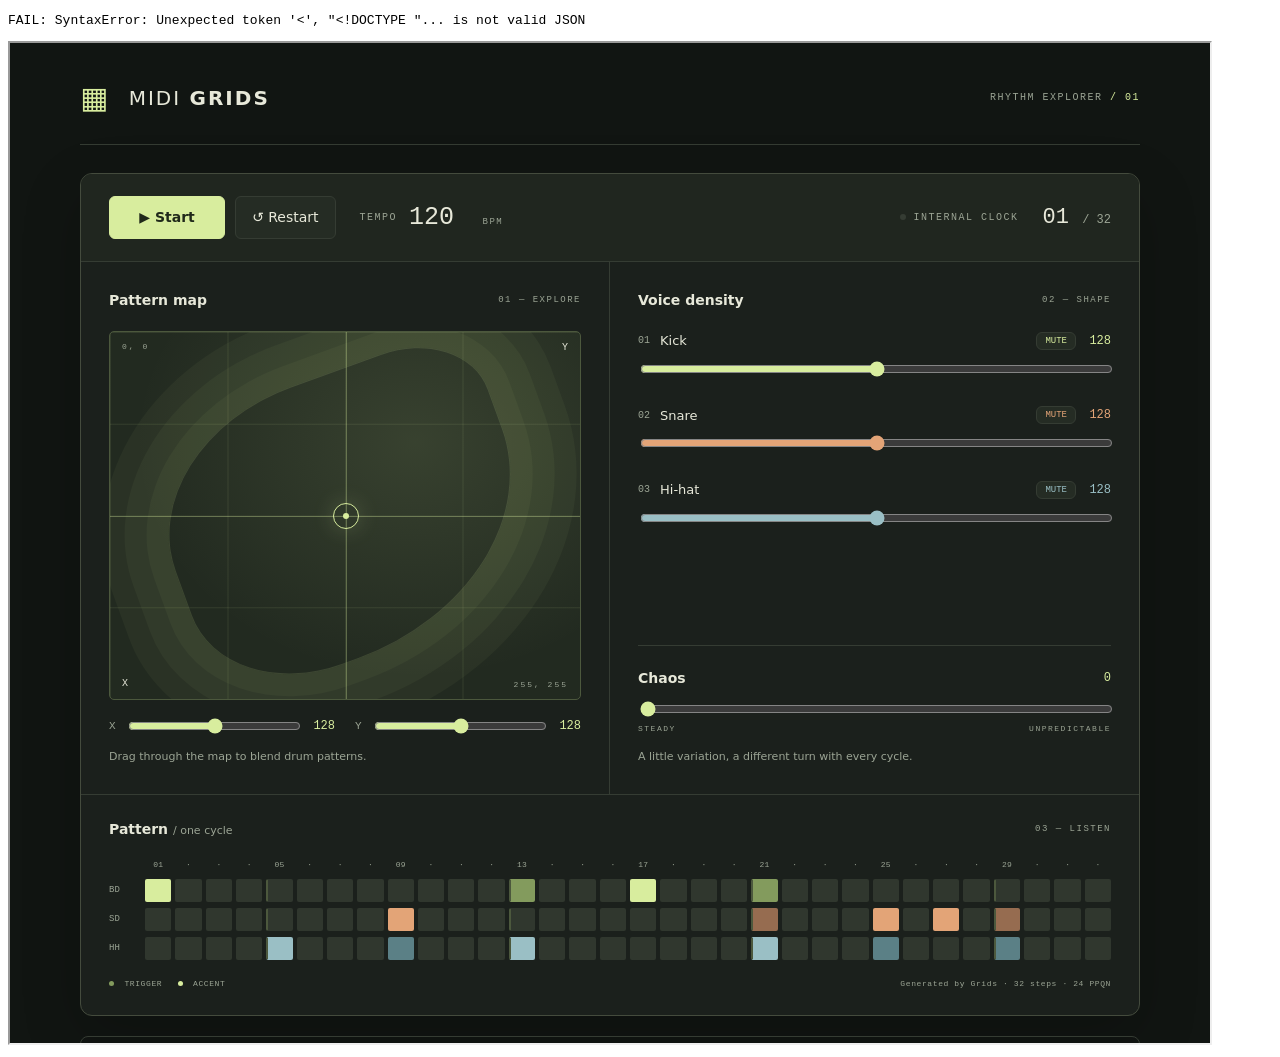
==== tests/web_test.html @ 7e68fda9 "Add shared browser instrument, stable knob controls, and halftone themes" ====
<!doctype html><html><head><title>Browser checks</title></head><body><pre id="result">RUNNING</pre><iframe id="app" src="/web/" width="1200" height="1000"></iframe><script type="module">
import {loadEngine} from '/web/engine.js';
import {MidiInputParser} from '/web/midi.js';
const result=document.getElementById('result');
const assert=(condition,message)=>{if(!condition)throw new Error(message);};
const wait=ms=>new Promise(resolve=>setTimeout(resolve,ms));
try {
 const fixtures=await (await fetch('/native-fixtures.json')).json();
 for(const [index,test] of fixtures.entries()){
  const e=await loadEngine();e.web_set(...test.params);e.web_division(test.division);
  if(test.external)e.web_receive(0xfa,0);else e.web_start();
  for(let n=0;n<test.events.length;n++){
   for(let s=0;s<32;s++)e.web_preview(s); // Must not advance RNG, phase or pattern.
   assert(e.web_tick()===test.events[n],`Native/WASM mismatch: case ${index}, tick ${n}`);
  }
  assert(e.web_receive(0xfc,100)===0xfc&&!e.web_running(),'Stop failed');
  assert(e.web_tick()===0,'Stopped engine emitted event');
  assert(e.web_receive(0xfb,110)===0xfb&&e.web_running(),'Continue failed');
  assert(!e.web_timeout(2109,20833),'Early timeout');
  assert(e.web_timeout(2110,20833)&&!e.web_source()&&e.web_running(),'Clock fallback failed');
 }
 const frame=document.getElementById('app');
 for(let i=0;i<100&&frame.contentDocument.getElementById('play')?.disabled;i++)await wait(50);
 const win=frame.contentWindow,doc=frame.contentDocument;
 assert(!doc.getElementById('play').disabled,'Frontend failed to load');
 assert(doc.querySelectorAll('.step').length===96,'Missing pattern cells');
 const slider=doc.getElementById('kick');slider.value=255;slider.dispatchEvent(new win.Event('input'));
 assert(doc.querySelector('output[for="kick"]').value==='255','Density control failed');
 doc.getElementById('play').click();
 for(let i=0;i<100&&!doc.getElementById('play').classList.contains('playing');i++)await wait(50);
 assert(doc.getElementById('play').classList.contains('playing'),`Audio start failed: ${doc.getElementById('status').textContent}`);
 await wait(300);assert(doc.querySelector('.current'),'No playhead');
 doc.getElementById('mute-0').click();assert(doc.getElementById('mute-0').getAttribute('aria-pressed')==='true','Mute failed');
 doc.getElementById('play').click();assert(!doc.getElementById('play').classList.contains('playing'),'Stop UI failed');
 doc.getElementById('reset').click();assert(doc.getElementById('position').textContent.includes('01'),'Restart failed');
 doc.getElementById('mute-0').click();
 const sent=[];const port={id:'test-output',name:'Test output',state:'connected',send:(bytes,time)=>sent.push({bytes,time}),clear:()=>{}};
 const input={id:'test-input',name:'Test input',state:'connected'};
 Object.defineProperty(win.navigator,'requestMIDIAccess',{configurable:true,value:async()=>({inputs:new Map([[input.id,input]]),outputs:new Map([[port.id,port]])})});
 doc.getElementById('midi-connect').click();await wait(150);
 const select=doc.getElementById('midi-output');select.value=port.id;select.dispatchEvent(new win.Event('change'));
 const inputSelect=doc.getElementById('midi-input');inputSelect.value=input.id;inputSelect.dispatchEvent(new win.Event('change'));
 input.onmidimessage({data:[0xfa]});input.onmidimessage({data:[0xf8]});
 assert(doc.getElementById('play').classList.contains('playing'),'External start failed');
 assert(sent.some(m=>m.bytes[0]===0xfa)&&sent.some(m=>m.bytes[0]===0xf8),'MIDI realtime forwarding failed');
 assert(sent.some(m=>m.bytes.length===3&&m.bytes[0]===0x90&&m.bytes[2]>0),'MIDI notes failed');
 input.onmidimessage({data:[0xfc]});assert(!doc.getElementById('play').classList.contains('playing'),'External stop failed');
 // Parse real channel messages without leaking SysEx or note data into controls.
 const controls=[],realtime=[];
 const parser=new MidiInputParser((...cc)=>controls.push(cc),b=>realtime.push(b));
 parser.receive([0xb0,20,0xf8,100,21,101,0xf0,20,127,0xf8,0xf7,22,127,0x90,23,127,0xc0,12,0xb0,24,102]);
 assert(JSON.stringify(controls)===JSON.stringify([[0xb0,20,100],[0xb0,21,101],[0xb0,24,102]]),'CC parser/running-status/SysEx filtering failed');
 assert(realtime.length===2,'Interleaved realtime lost');
 const controlFixture=await (await fetch('/control-fixtures.json')).json();
 const controlIds=['x','y','kick','snare','hat','chaos','bpm','division'];
 const beforeCC=sent.length;
 for(const message of controlFixture.messages)input.onmidimessage({data:message});
 for(let i=0;i<controlIds.length;i++) assert(Number(doc.getElementById(controlIds[i]).value)===controlFixture.values[i],`Hardware CC did not update ${controlIds[i]} at full resolution`);
 assert(doc.querySelector('output[for="x"]').value==='1','CC numeric output stale');
 assert(Number.parseFloat(doc.getElementById('crosshair').style.left)<1,'CC map position stale');
 assert(sent.length===beforeCC,'Incoming CC was echoed');
 input.onmidimessage({data:[0xb1,20,127,0xb0,7,127]});
 assert(doc.getElementById('x').value==='1','Unrelated channel or controller changed controls');
 // A fresh page in screen mode must work without constructing an AudioContext.
 const screen=document.createElement('iframe');screen.src='/web/';document.body.append(screen);
 await new Promise(resolve=>screen.onload=resolve);
 const screenWin=screen.contentWindow,screenDoc=screen.contentDocument;
 for(let i=0;i<100&&screenDoc.getElementById('play').disabled;i++)await wait(50);
 assert(!screenDoc.getElementById('play').disabled,'Screen frontend failed to initialize');
 screenWin.AudioContext=class { constructor(){throw new Error('Audio must not initialize in hardware screen mode');} };
 const screenSent=[],screenPort={...port,send:(bytes,time)=>screenSent.push({bytes,time})};
 const screenInput={...input,onmidimessage:null};
 Object.defineProperty(screenWin.navigator,'requestMIDIAccess',{value:async()=>({inputs:new Map([[screenInput.id,screenInput]]),outputs:new Map([[screenPort.id,screenPort]])})});
 const hardware=screenDoc.getElementById('hardware-screen');hardware.checked=true;hardware.dispatchEvent(new screenWin.Event('change'));
 screenDoc.getElementById('midi-connect').click();await wait(150);
 assert(screenDoc.getElementById('midi-status').textContent.includes('MIDI enabled'),'Silent screen depended on audio initialization');
 const screenSelect=screenDoc.getElementById('midi-input');screenSelect.value=screenInput.id;screenSelect.dispatchEvent(new screenWin.Event('change'));
 assert(screenInput.onmidimessage,'Screen input not attached');
 for(const message of controlFixture.messages)screenInput.onmidimessage({data:message});
 for(let i=0;i<controlIds.length;i++)assert(Number(screenDoc.getElementById(controlIds[i]).value)===controlFixture.values[i],`Silent screen CC failed: ${controlIds[i]}`);
 // Set an output even though the UI disables it, to ensure the send guard holds.
 screenDoc.getElementById('midi-output').value=screenPort.id;screenDoc.getElementById('midi-output').dispatchEvent(new screenWin.Event('change'));
 screenInput.onmidimessage({data:[0xfa,0xf8,0xf8,0xf8,0xf8]});await wait(100);
 assert(screenDoc.getElementById('play').classList.contains('playing')&&screenDoc.querySelector('.current'),'Silent screen did not follow hardware transport');
 assert(screenSent.length===0,'Screen mode sent MIDI back to hardware');
 screenInput.onmidimessage({data:[0xfc]});assert(!screenDoc.getElementById('play').classList.contains('playing'),'Hardware Stop failed in screen mode');
 screenInput.onmidimessage({data:[0xfb,0xf8]});assert(screenDoc.getElementById('play').classList.contains('playing'),'Hardware Continue failed in screen mode');
 await wait(2200);assert(!screenDoc.getElementById('play').classList.contains('playing'),'Silent screen started its own clock after hardware loss');
 assert(screenSent.length===0,'Clock loss sent MIDI in screen mode');
 result.textContent=`PASS: ${fixtures.length} native/WASM cases; preview purity; transport; frontend; sample audio; mocked MIDI; full-resolution hardware CCs; silent screen.`;
} catch(error){result.textContent=`FAIL: ${error.stack}`;}
</script></body></html>
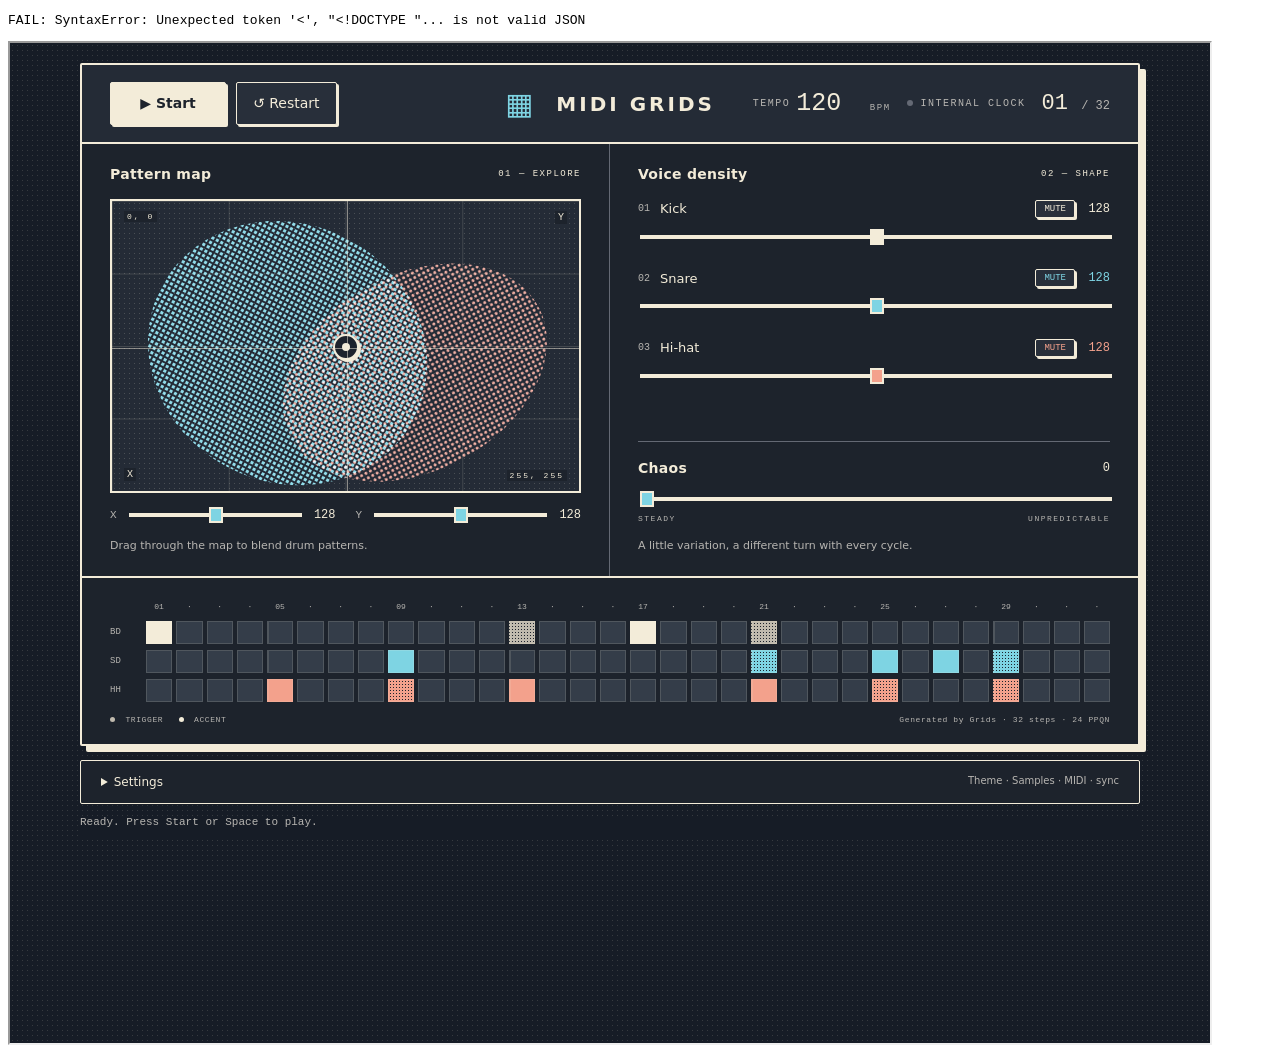
==== commit f8314c27: "Bundle full drum library and add web sample selectors" ====
--- a/tests/web_test.html
+++ b/tests/web_test.html
@@ -34,6 +34,16 @@
  doc.getElementById('play').click();assert(!doc.getElementById('play').classList.contains('playing'),'Stop UI failed');
  doc.getElementById('reset').click();assert(doc.getElementById('position').textContent.includes('01'),'Restart failed');
  doc.getElementById('mute-0').click();
+ for(let p=0;p<3;p++){
+  const preset=doc.getElementById(`preset-${p}`);
+  assert(preset.options.length===8,'Missing bundled samples');
+  for(const option of preset.options){
+   preset.value=option.value;await preset.onchange({target:preset});
+   assert(doc.getElementById(`sample-name-${p}`).textContent===option.value,`Could not decode ${option.value}`);
+  }
+  await doc.getElementById(`factory-${p}`).onclick();
+  assert(preset.selectedIndex===0,'Factory reset did not restore slot 01');
+ }
  const sent=[];const port={id:'test-output',name:'Test output',state:'connected',send:(bytes,time)=>sent.push({bytes,time}),clear:()=>{}};
  const input={id:'test-input',name:'Test input',state:'connected'};
  Object.defineProperty(win.navigator,'requestMIDIAccess',{configurable:true,value:async()=>({inputs:new Map([[input.id,input]]),outputs:new Map([[port.id,port]])})});
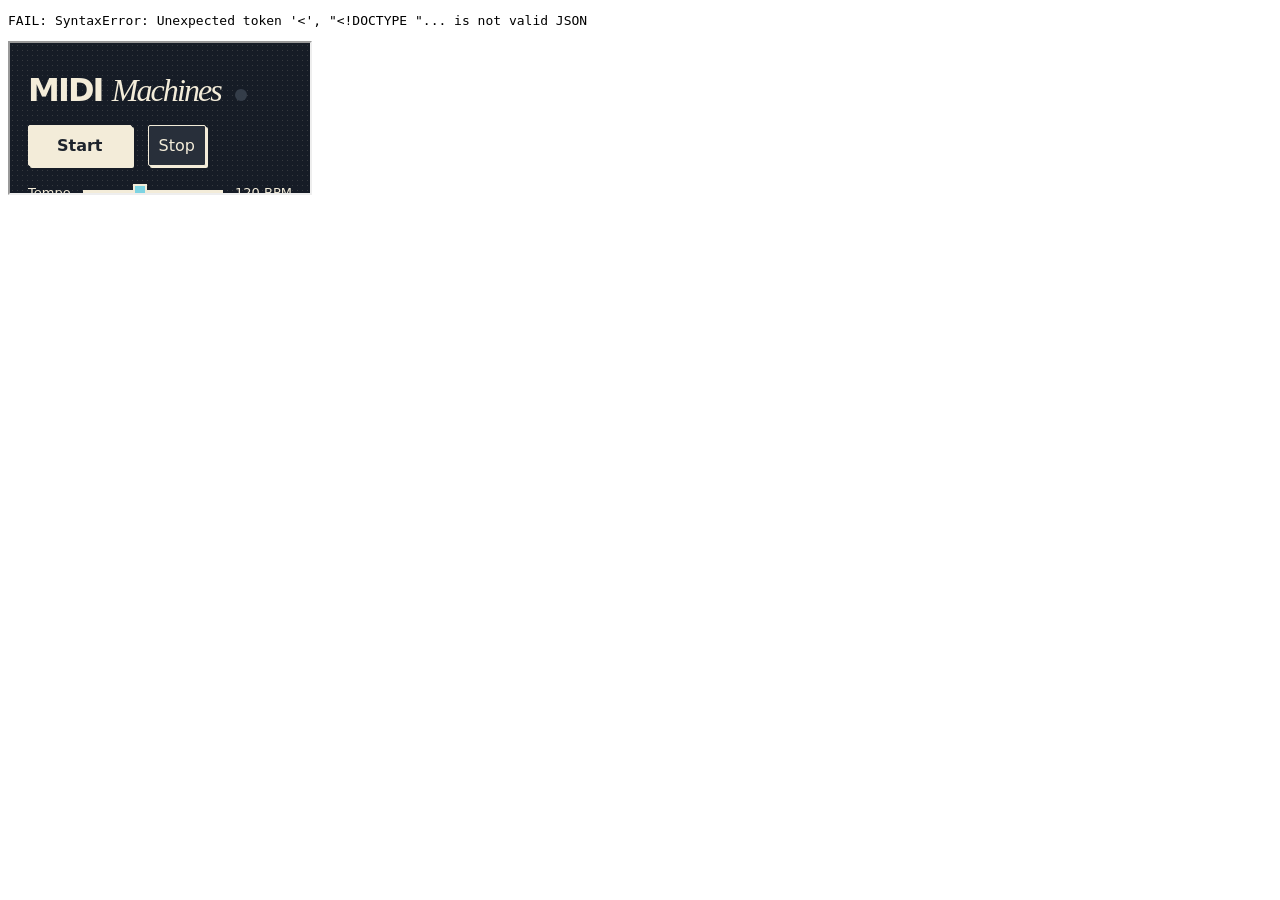
==== commit 54162de8: "Build MIDI Machines firmware and browser instrument" ====
--- a/tests/web_test.html
+++ b/tests/web_test.html
@@ -1,102 +1,58 @@
-<!doctype html><html><head><title>Browser checks</title></head><body><pre id="result">RUNNING</pre><iframe id="app" src="/web/" width="1200" height="1000"></iframe><script type="module">
-import {loadEngine} from '/web/engine.js';
-import {MidiInputParser} from '/web/midi.js';
-const result=document.getElementById('result');
-const assert=(condition,message)=>{if(!condition)throw new Error(message);};
-const wait=ms=>new Promise(resolve=>setTimeout(resolve,ms));
-try {
+<!doctype html><html><head><meta charset="utf-8"></head><body><pre id="result">RUNNING</pre><iframe src="/web/"></iframe><script type="module">
+const result=document.getElementById('result'),assert=(v,m)=>{if(!v)throw Error(m);};
+try{
  const fixtures=await (await fetch('/native-fixtures.json')).json();
- for(const [index,test] of fixtures.entries()){
-  const e=await loadEngine();e.web_set(...test.params);e.web_division(test.division);
-  if(test.external)e.web_receive(0xfa,0);else e.web_start();
-  for(let n=0;n<test.events.length;n++){
-   for(let s=0;s<32;s++)e.web_preview(s); // Must not advance RNG, phase or pattern.
-   assert(e.web_tick()===test.events[n],`Native/WASM mismatch: case ${index}, tick ${n}`);
-  }
-  assert(e.web_receive(0xfc,100)===0xfc&&!e.web_running(),'Stop failed');
-  assert(e.web_tick()===0,'Stopped engine emitted event');
-  assert(e.web_receive(0xfb,110)===0xfb&&e.web_running(),'Continue failed');
-  assert(!e.web_timeout(2109,20833),'Early timeout');
-  assert(e.web_timeout(2110,20833)&&!e.web_source()&&e.web_running(),'Clock fallback failed');
- }
- const frame=document.getElementById('app');
- for(let i=0;i<100&&frame.contentDocument.getElementById('play')?.disabled;i++)await wait(50);
- const win=frame.contentWindow,doc=frame.contentDocument;
- assert(!doc.getElementById('play').disabled,'Frontend failed to load');
- assert(doc.querySelectorAll('.step').length===96,'Missing pattern cells');
- const slider=doc.getElementById('kick');slider.value=255;slider.dispatchEvent(new win.Event('input'));
- assert(doc.querySelector('output[for="kick"]').value==='255','Density control failed');
- doc.getElementById('play').click();
- for(let i=0;i<100&&!doc.getElementById('play').classList.contains('playing');i++)await wait(50);
- assert(doc.getElementById('play').classList.contains('playing'),`Audio start failed: ${doc.getElementById('status').textContent}`);
- await wait(300);assert(doc.querySelector('.current'),'No playhead');
- doc.getElementById('mute-0').click();assert(doc.getElementById('mute-0').getAttribute('aria-pressed')==='true','Mute failed');
- doc.getElementById('play').click();assert(!doc.getElementById('play').classList.contains('playing'),'Stop UI failed');
- doc.getElementById('reset').click();assert(doc.getElementById('position').textContent.includes('01'),'Restart failed');
- doc.getElementById('mute-0').click();
- for(let p=0;p<3;p++){
-  const preset=doc.getElementById(`preset-${p}`);
-  assert(preset.options.length===8,'Missing bundled samples');
-  for(const option of preset.options){
-   preset.value=option.value;await preset.onchange({target:preset});
-   assert(doc.getElementById(`sample-name-${p}`).textContent===option.value,`Could not decode ${option.value}`);
-  }
-  await doc.getElementById(`factory-${p}`).onclick();
-  assert(preset.selectedIndex===0,'Factory reset did not restore slot 01');
- }
- const sent=[];const port={id:'test-output',name:'Test output',state:'connected',send:(bytes,time)=>sent.push({bytes,time}),clear:()=>{}};
- const input={id:'test-input',name:'Test input',state:'connected'};
- Object.defineProperty(win.navigator,'requestMIDIAccess',{configurable:true,value:async()=>({inputs:new Map([[input.id,input]]),outputs:new Map([[port.id,port]])})});
- doc.getElementById('midi-connect').click();await wait(150);
- const select=doc.getElementById('midi-output');select.value=port.id;select.dispatchEvent(new win.Event('change'));
- const inputSelect=doc.getElementById('midi-input');inputSelect.value=input.id;inputSelect.dispatchEvent(new win.Event('change'));
- input.onmidimessage({data:[0xfa]});input.onmidimessage({data:[0xf8]});
- assert(doc.getElementById('play').classList.contains('playing'),'External start failed');
- assert(sent.some(m=>m.bytes[0]===0xfa)&&sent.some(m=>m.bytes[0]===0xf8),'MIDI realtime forwarding failed');
- assert(sent.some(m=>m.bytes.length===3&&m.bytes[0]===0x90&&m.bytes[2]>0),'MIDI notes failed');
- input.onmidimessage({data:[0xfc]});assert(!doc.getElementById('play').classList.contains('playing'),'External stop failed');
- // Parse real channel messages without leaking SysEx or note data into controls.
- const controls=[],realtime=[];
- const parser=new MidiInputParser((...cc)=>controls.push(cc),b=>realtime.push(b));
- parser.receive([0xb0,20,0xf8,100,21,101,0xf0,20,127,0xf8,0xf7,22,127,0x90,23,127,0xc0,12,0xb0,24,102]);
- assert(JSON.stringify(controls)===JSON.stringify([[0xb0,20,100],[0xb0,21,101],[0xb0,24,102]]),'CC parser/running-status/SysEx filtering failed');
- assert(realtime.length===2,'Interleaved realtime lost');
- const controlFixture=await (await fetch('/control-fixtures.json')).json();
- const controlIds=['x','y','kick','snare','hat','chaos','bpm','division'];
- const beforeCC=sent.length;
- for(const message of controlFixture.messages)input.onmidimessage({data:message});
- for(let i=0;i<controlIds.length;i++) assert(Number(doc.getElementById(controlIds[i]).value)===controlFixture.values[i],`Hardware CC did not update ${controlIds[i]} at full resolution`);
- assert(doc.querySelector('output[for="x"]').value==='1','CC numeric output stale');
- assert(Number.parseFloat(doc.getElementById('crosshair').style.left)<1,'CC map position stale');
- assert(sent.length===beforeCC,'Incoming CC was echoed');
- input.onmidimessage({data:[0xb1,20,127,0xb0,7,127]});
- assert(doc.getElementById('x').value==='1','Unrelated channel or controller changed controls');
- // A fresh page in screen mode must work without constructing an AudioContext.
- const screen=document.createElement('iframe');screen.src='/web/';document.body.append(screen);
- await new Promise(resolve=>screen.onload=resolve);
- const screenWin=screen.contentWindow,screenDoc=screen.contentDocument;
- for(let i=0;i<100&&screenDoc.getElementById('play').disabled;i++)await wait(50);
- assert(!screenDoc.getElementById('play').disabled,'Screen frontend failed to initialize');
- screenWin.AudioContext=class { constructor(){throw new Error('Audio must not initialize in hardware screen mode');} };
- const screenSent=[],screenPort={...port,send:(bytes,time)=>screenSent.push({bytes,time})};
- const screenInput={...input,onmidimessage:null};
- Object.defineProperty(screenWin.navigator,'requestMIDIAccess',{value:async()=>({inputs:new Map([[screenInput.id,screenInput]]),outputs:new Map([[screenPort.id,screenPort]])})});
- const hardware=screenDoc.getElementById('hardware-screen');hardware.checked=true;hardware.dispatchEvent(new screenWin.Event('change'));
- screenDoc.getElementById('midi-connect').click();await wait(150);
- assert(screenDoc.getElementById('midi-status').textContent.includes('MIDI enabled'),'Silent screen depended on audio initialization');
- const screenSelect=screenDoc.getElementById('midi-input');screenSelect.value=screenInput.id;screenSelect.dispatchEvent(new screenWin.Event('change'));
- assert(screenInput.onmidimessage,'Screen input not attached');
- for(const message of controlFixture.messages)screenInput.onmidimessage({data:message});
- for(let i=0;i<controlIds.length;i++)assert(Number(screenDoc.getElementById(controlIds[i]).value)===controlFixture.values[i],`Silent screen CC failed: ${controlIds[i]}`);
- // Set an output even though the UI disables it, to ensure the send guard holds.
- screenDoc.getElementById('midi-output').value=screenPort.id;screenDoc.getElementById('midi-output').dispatchEvent(new screenWin.Event('change'));
- screenInput.onmidimessage({data:[0xfa,0xf8,0xf8,0xf8,0xf8]});await wait(100);
- assert(screenDoc.getElementById('play').classList.contains('playing')&&screenDoc.querySelector('.current'),'Silent screen did not follow hardware transport');
- assert(screenSent.length===0,'Screen mode sent MIDI back to hardware');
- screenInput.onmidimessage({data:[0xfc]});assert(!screenDoc.getElementById('play').classList.contains('playing'),'Hardware Stop failed in screen mode');
- screenInput.onmidimessage({data:[0xfb,0xf8]});assert(screenDoc.getElementById('play').classList.contains('playing'),'Hardware Continue failed in screen mode');
- await wait(2200);assert(!screenDoc.getElementById('play').classList.contains('playing'),'Silent screen started its own clock after hardware loss');
- assert(screenSent.length===0,'Clock loss sent MIDI in screen mode');
- result.textContent=`PASS: ${fixtures.length} native/WASM cases; preview purity; transport; frontend; sample audio; mocked MIDI; full-resolution hardware CCs; silent screen.`;
-} catch(error){result.textContent=`FAIL: ${error.stack}`;}
-</script></body></html>
+ const wasm=await (await fetch('/web/machines.wasm')).arrayBuffer();
+ for(const f of fixtures){const {instance}=await WebAssembly.instantiate(wasm),e=instance.exports;f.params.forEach((v,c)=>e.web_control(c,v));e.web_division(f.division);f.external?e.web_receive(0xfa,0):e.web_start();
+ for(const expected of f.events){const actual=[e.web_tick(),e.web_note(0),e.web_note(1),e.web_bits(0),e.web_bits(1)];assert(JSON.stringify(actual)===JSON.stringify(expected),'Native/WASM parity');}}
+ const frame=document.querySelector('iframe');for(let i=0;i<100;i++){if(frame.contentDocument?.getElementById('status')?.textContent==='Ready')break;await new Promise(r=>setTimeout(r,50));}
+ const d=frame.contentDocument,w=frame.contentWindow;assert(d.getElementById('status').textContent==='Ready','App loaded');
+ const sources=[],createSource=w.AudioContext.prototype.createBufferSource;w.AudioContext.prototype.createBufferSource=function(){const source=createSource.call(this);sources.push(source);return source;};
+ d.getElementById('start').click();await new Promise(r=>setTimeout(r,450));assert(d.getElementById('status').textContent.startsWith('Playing'),'Start');assert(d.getElementById('note0').textContent!=='—','Synth and note display');assert(d.getElementById('note1').textContent!=='—','Both machines play');
+ assert(sources.length>=2,'Sample voices started');
+ assert(sources.every(s=>s.loop&&s.loopStart===0&&s.loopEnd===s.buffer.duration&&s.playbackRate.value>0),'Complete-cycle loops and pitch rates');
+ assert(sources[0].buffer!==sources[1].buffer,'Independent waveform choices');
+ assert(d.getElementById('voiceSound0').options.length===4,'Four waveform choices');
+ const sound=d.getElementById('voiceSound0');sound.value=3;sound.dispatchEvent(new Event('change'));
+ assert(JSON.parse(w.localStorage.getItem('midi-machines')).voices[0].sound===3,'Sound persistence');
+ const length0=d.getElementById('length0'),length1=d.getElementById('length1');
+ assert(length0.max==='16'&&length1.max==='16','Length range 0–16');
+ length0.value=0;length0.dispatchEvent(new Event('input'));
+ length1.value=16;length1.dispatchEvent(new Event('input'));
+ await new Promise(r=>setTimeout(r,150));
+ const paused=d.getElementById('note0').textContent,head0=d.querySelector('#bits0 .head'),head1=d.querySelector('#bits1 .head');
+ await new Promise(r=>setTimeout(r,300));
+ assert(d.getElementById('lengthValue0').textContent==='0 steps · muted','Zero label');
+ assert(d.getElementById('note0').textContent===paused&&d.querySelector('#bits0 .head')===head0,'Muted voice pauses');
+ assert(d.querySelector('#bits1 .head')!==head1,'Other machine continues at length 16');
+ length0.value=1;length0.dispatchEvent(new Event('input'));assert(d.getElementById('lengthValue0').textContent==='1 steps','Length one');
+ d.getElementById('stop').click();assert(d.getElementById('status').textContent==='Stopped','Stop');
+ const scale=d.getElementById('scale');scale.value=6;scale.dispatchEvent(new Event('change'));assert(JSON.parse(w.localStorage.getItem('midi-machines')).controls[5]>160,'Scale persistence');
+ const screen=d.getElementById('screen');screen.checked=true;screen.dispatchEvent(new Event('change'));assert(d.getElementById('start').disabled,'Screen disables local start');
+ // Feed a real C-encoded full-resolution knob snapshot through a mocked MIDI port.
+ const packet=await(await fetch('/control-fixtures.json')).json();let port={id:'input',name:'Mock Pico',state:'connected'},out={id:'output',name:'Mock synth',state:'connected',messages:[],send(v){this.messages.push(v)},clear(){}};
+ Object.defineProperty(w.navigator,'requestMIDIAccess',{configurable:true,value:async()=>({inputs:new Map([['input',port]]),outputs:new Map([['output',out]])})});
+ d.getElementById('enableMidi').click();await new Promise(r=>setTimeout(r,50));const input=d.getElementById('midiIn');input.value='input';input.dispatchEvent(new Event('change'));await new Promise(r=>setTimeout(r,50));
+ for(const bytes of packet.messages)for(let i=0;i<bytes.length;i+=3)port.onmidimessage({data:bytes.slice(i,i+3)});
+ assert(+d.getElementById('mutation0').value===255,'Hardware BD mutation');assert(+d.getElementById('mutation1').value===0,'Hardware SD mutation');assert(+d.getElementById('tempo').value===137,'Hardware tempo');assert(out.messages.length===0,'Silent screen');
+ port.onmidimessage({data:[0x90,64,100]});assert(d.getElementById('note0').textContent==='E4','Actual hardware pitch');
+ port.onmidimessage({data:[0x91,60,100]});assert(d.getElementById('note1').textContent==='C4','Second hardware channel');
+ const clockOnly=d.getElementById('clockOnly');clockOnly.checked=true;clockOnly.dispatchEvent(new Event('change'));
+ assert(JSON.parse(w.localStorage.getItem('midi-machines')).clockOnly===true,'Clock-only persistence');
+ port.onmidimessage({data:[0xb0,22,0]});port.onmidimessage({data:[0xb0,54,0]});
+ port.onmidimessage({data:[0x90,72,100]});port.onmidimessage({data:[0x91,73,100]});
+ assert(+d.getElementById('mutation0').value===255,'Clock-only ignores CCs');
+ assert(d.getElementById('note0').textContent==='E4'&&d.getElementById('note1').textContent==='C4','Clock-only ignores both note channels');
+ port.onmidimessage({data:[0xfa]});port.onmidimessage({data:[0xf8]});
+ assert(d.getElementById('status').textContent==='Hardware screen · playing','Clock-only accepts Start and Clock');
+ port.onmidimessage({data:[0xfc]});assert(d.getElementById('status').textContent==='Hardware screen · stopped','Clock-only accepts Stop');
+ port.onmidimessage({data:[0xfb]});assert(d.getElementById('status').textContent==='Hardware screen · playing','Clock-only accepts Continue');
+ clockOnly.checked=false;clockOnly.dispatchEvent(new Event('change'));
+ port.onmidimessage({data:[0xb0,54,0]});assert(+d.getElementById('mutation0').value===255,'No stale fine CC after filter changes');
+ port.onmidimessage({data:[0xb0,22,0]});assert(+d.getElementById('mutation0').value===0,'CC input resumes after filter disabled');
+ assert(d.querySelectorAll('.machine').length===2,'Two panels');
+ for(const width of [1100,390]){frame.style.width=width+'px';await new Promise(r=>setTimeout(r,80));assert(d.documentElement.scrollWidth<=frame.clientWidth,'Responsive width '+width);}
+
+ result.textContent='PASS: native/WASM parity across 12 scenarios, browser synth/transport, persistence, hardware CCs, silent screen and actual MIDI pitch';
+}catch(e){result.textContent='FAIL: '+e.stack;}
+</script></body></html>
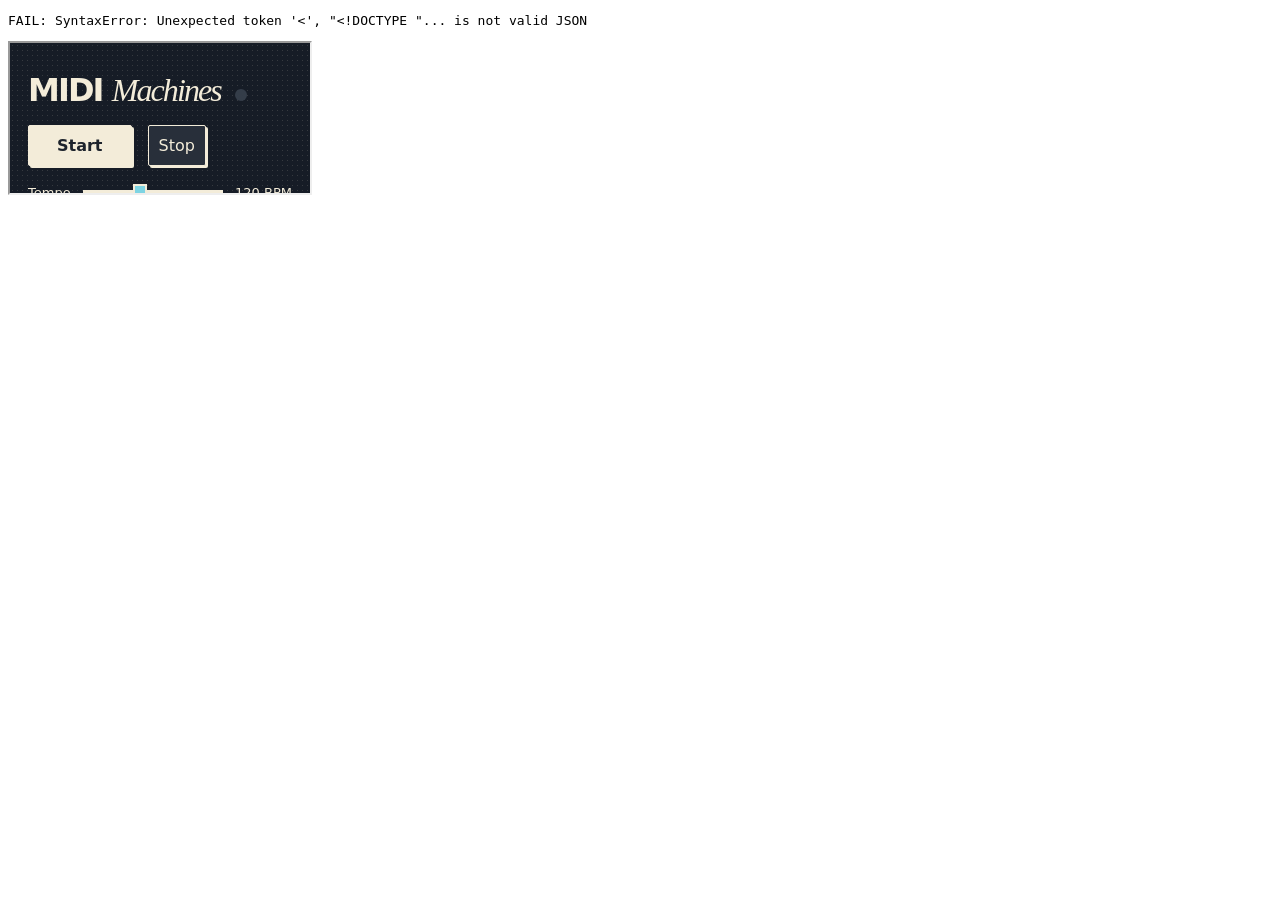
==== commit e2ba86c8: "Add tuned samples, repeating masks and Pico hardware editor" ====
--- a/tests/web_test.html
+++ b/tests/web_test.html
@@ -1,18 +1,90 @@
 <!doctype html><html><head><meta charset="utf-8"></head><body><pre id="result">RUNNING</pre><iframe src="/web/"></iframe><script type="module">
 const result=document.getElementById('result'),assert=(v,m)=>{if(!v)throw Error(m);};
 try{
+ const {maskHits,maskPlays,maskPatterns}=await import('/web/note-mask.js?v=variations-1');
+ for(let length=1;length<=16;length++)for(let amount=0;amount<=100;amount++){
+  const pattern=Array.from({length},(_,step)=>maskPlays(step,length,amount));
+  assert(pattern.filter(Boolean).length===maskHits(length,amount),'Mask note count');
+  for(let loop=0;loop<3;loop++)assert(pattern.every((plays,step)=>plays===maskPlays(step,length,amount)),'Same mask every loop');
+ }
+ for(let length=1;length<=16;length++)for(let hits=0;hits<=length;hits++){
+  const amount=hits*100/length,patterns=maskPatterns(length,amount);
+  assert(new Set(patterns.map(pattern=>pattern.map(Number).join(''))).size===patterns.length,'Distinct variations');
+  assert(patterns.every(pattern=>pattern.filter(Boolean).length===hits),'Variation preserves note count');
+ }
+ const fifteen=maskPatterns(16,94);
+ assert(fifteen.length===16&&new Set(fifteen.map(pattern=>pattern.indexOf(false))).size===16,'Every single missing note available');
+ assert(maskPatterns(16,50).length>2,'Multiple arrangements at half density');
+ for(const [length,amount,variation,expected] of await(await fetch('/mask-fixtures.json')).json()){
+  let actual=0;for(let step=0;step<length;step++)if(maskPlays(step,length,amount,variation))actual|=1<<step;
+  assert(actual===expected,'Hardware/browser mask parity');
+ }
  const fixtures=await (await fetch('/native-fixtures.json')).json();
  const wasm=await (await fetch('/web/machines.wasm')).arrayBuffer();
  for(const f of fixtures){const {instance}=await WebAssembly.instantiate(wasm),e=instance.exports;f.params.forEach((v,c)=>e.web_control(c,v));e.web_division(f.division);f.external?e.web_receive(0xfa,0):e.web_start();
  for(const expected of f.events){const actual=[e.web_tick(),e.web_note(0),e.web_note(1),e.web_bits(0),e.web_bits(1)];assert(JSON.stringify(actual)===JSON.stringify(expected),'Native/WASM parity');}}
- const frame=document.querySelector('iframe');for(let i=0;i<100;i++){if(frame.contentDocument?.getElementById('status')?.textContent==='Ready')break;await new Promise(r=>setTimeout(r,50));}
- const d=frame.contentDocument,w=frame.contentWindow;assert(d.getElementById('status').textContent==='Ready','App loaded');
+ for(const subdivision of [4,8,16])for(const external of [false,true]){
+  const {instance}=await WebAssembly.instantiate(wasm),e=instance.exports;
+  e.web_subdivision(subdivision);external?e.web_receive(0xfa,0):e.web_start();
+  let steps=0,beats=0;for(let i=0;i<96;i++){const event=e.web_tick();steps+=event&1;beats+=(event>>1)&1;}
+  assert(steps===subdivision&&beats===4,'WASM subdivision '+subdivision+' external='+external);
+ }
+ const frame=document.querySelector('iframe');for(let i=0;i<100;i++){if(frame.contentDocument?.getElementById('start')?.disabled===false)break;await new Promise(r=>setTimeout(r,50));}
+ const d=frame.contentDocument,w=frame.contentWindow;assert(d.getElementById('start').disabled===false,'App loaded');
+ const subdivision=d.getElementById('subdivision');
+ for(const value of ['8','4','16']){subdivision.value=value;subdivision.dispatchEvent(new Event('change'));assert(JSON.parse(w.localStorage.getItem('midi-machines')).subdivision===+value,'Subdivision persistence '+value);}
  const sources=[],createSource=w.AudioContext.prototype.createBufferSource;w.AudioContext.prototype.createBufferSource=function(){const source=createSource.call(this);sources.push(source);return source;};
  d.getElementById('start').click();await new Promise(r=>setTimeout(r,450));assert(d.getElementById('status').textContent.startsWith('Playing'),'Start');assert(d.getElementById('note0').textContent!=='—','Synth and note display');assert(d.getElementById('note1').textContent!=='—','Both machines play');
  assert(sources.length>=2,'Sample voices started');
- assert(sources.every(s=>s.loop&&s.loopStart===0&&s.loopEnd===s.buffer.duration&&s.playbackRate.value>0),'Complete-cycle loops and pitch rates');
+ for(let p=0;p<2;p++){
+  const cells=d.querySelectorAll('#bits'+p+' .bit'),head=d.querySelector('#bits'+p+' .head');
+  assert(cells.length===16&&[...cells].every(cell=>cell.textContent.match(/^[A-G]/)),'Fixed note labels');
+  assert(head&&head.textContent===d.getElementById('note'+p).textContent,'Playhead labels actual played note');
+ }
+ const mutation0=d.getElementById('mutation0');mutation0.value=255;mutation0.dispatchEvent(new Event('input'));
+ await new Promise(r=>setTimeout(r,100));
+ const slots=[...d.querySelectorAll('#bits0 .bit')],lockedNotes=slots.map(cell=>cell.textContent);
+ await new Promise(r=>setTimeout(r,300));
+ assert(slots.every((cell,index)=>cell===d.querySelectorAll('#bits0 .bit')[index]&&cell.textContent===lockedNotes[index]),'Locked labels and cells stay in place');
+
+ assert(sources.every(s=>s.playbackRate.value>0)&&sources[0].loop&&!sources[1].loop,'Waveform loop and full recording playback');
  assert(sources[0].buffer!==sources[1].buffer,'Independent waveform choices');
- assert(d.getElementById('voiceSound0').options.length===4,'Four waveform choices');
+ d.getElementById('stop').click();
+ const probability0=d.getElementById('noteMask0'),probability1=d.getElementById('noteMask1');
+ assert(probability0.value==='100'&&probability1.value==='100','Mask defaults');
+ probability0.value='50';probability0.dispatchEvent(new Event('input'));
+ const maskLength=+d.getElementById('length0').value;
+ const maskPattern=[...d.querySelectorAll('#bits0 .bit')].map(cell=>cell.classList.contains('masked'));
+ assert(maskPattern.filter(Boolean).length===maskLength-maskHits(maskLength,50),'Masked steps visible');
+ await new Promise(r=>setTimeout(r,1100));
+ assert([...d.querySelectorAll('#bits0 .bit')].every((cell,i)=>cell.classList.contains('masked')===maskPattern[i]),'Visible mask stays fixed during playback');
+ probability0.value='100';probability0.dispatchEvent(new Event('input'));
+
+ const firstBuffer=sources[0].buffer,secondBuffer=sources[1].buffer;
+ for(const [muted,active] of [[probability0,probability1],[probability1,probability0]]){
+  muted.value='0';muted.dispatchEvent(new Event('input'));active.value='100';active.dispatchEvent(new Event('input'));
+  const start=sources.length;d.getElementById('start').click();await new Promise(r=>setTimeout(r,450));d.getElementById('stop').click();
+  const expected=active===probability0?firstBuffer:secondBuffer;
+  assert(sources.length>start&&sources.slice(start).every(source=>source.buffer===expected),'Independent 0/100 mask');
+  assert(JSON.parse(w.localStorage.getItem('midi-machines')).voices[muted===probability0?0:1].noteMask===0,'Mask persistence');
+ }
+ probability1.value='100';probability1.dispatchEvent(new Event('input'));
+ d.getElementById('start').click();await new Promise(r=>setTimeout(r,150));
+
+ assert(d.getElementById('voiceSound0').options.length===5,'Five retained sounds');
+ const {SampleSynth:RecordingSynth,wavesReady:recordingsReady,synthSamples:recordingMetadata}=await import('/web/synth.js?v=trimmed-sounds-1');
+ const recordingContext=new w.AudioContext(),recordingSynth=new RecordingSynth(recordingContext,await recordingsReady);
+ for(let index=1;index<5;index++){
+  const sample=recordingMetadata[index],at=recordingContext.currentTime+.01;
+  const source=recordingSynth.play(index,sample.rootNote,at,.05);
+  assert(!source.loop&&source.playbackRate.value===1,'Full recording at C root '+index);
+  assert(source.buffer.numberOfChannels===2,'Stereo recording '+index);
+  assert(Math.abs(source.buffer.duration-sample.frames/sample.sampleRate)<.00001,'Complete recording duration '+index);
+  assert(sample.rootNote%12===0,'C root metadata '+index);
+  source.stop(recordingContext.currentTime+.02);
+ }
+ await recordingContext.close();
+
  const sound=d.getElementById('voiceSound0');sound.value=3;sound.dispatchEvent(new Event('change'));
  assert(JSON.parse(w.localStorage.getItem('midi-machines')).voices[0].sound===3,'Sound persistence');
  const length0=d.getElementById('length0'),length1=d.getElementById('length1');
@@ -31,7 +103,8 @@
  const screen=d.getElementById('screen');screen.checked=true;screen.dispatchEvent(new Event('change'));assert(d.getElementById('start').disabled,'Screen disables local start');
  // Feed a real C-encoded full-resolution knob snapshot through a mocked MIDI port.
  const packet=await(await fetch('/control-fixtures.json')).json();let port={id:'input',name:'Mock Pico',state:'connected'},out={id:'output',name:'Mock synth',state:'connected',messages:[],send(v){this.messages.push(v)},clear(){}};
- Object.defineProperty(w.navigator,'requestMIDIAccess',{configurable:true,value:async()=>({inputs:new Map([['input',port]]),outputs:new Map([['output',out]])})});
+ const midiAccess={inputs:new Map([['input',port]]),outputs:new Map([['output',out]])};
+ Object.defineProperty(w.navigator,'requestMIDIAccess',{configurable:true,value:async()=>midiAccess});
  d.getElementById('enableMidi').click();await new Promise(r=>setTimeout(r,50));const input=d.getElementById('midiIn');input.value='input';input.dispatchEvent(new Event('change'));await new Promise(r=>setTimeout(r,50));
  for(const bytes of packet.messages)for(let i=0;i<bytes.length;i+=3)port.onmidimessage({data:bytes.slice(i,i+3)});
  assert(+d.getElementById('mutation0').value===255,'Hardware BD mutation');assert(+d.getElementById('mutation1').value===0,'Hardware SD mutation');assert(+d.getElementById('tempo').value===137,'Hardware tempo');assert(out.messages.length===0,'Silent screen');
@@ -51,6 +124,24 @@
  port.onmidimessage({data:[0xb0,54,0]});assert(+d.getElementById('mutation0').value===255,'No stale fine CC after filter changes');
  port.onmidimessage({data:[0xb0,22,0]});assert(+d.getElementById('mutation0').value===0,'CC input resumes after filter disabled');
  assert(d.querySelectorAll('.machine').length===2,'Two panels');
+ let settings=[0,3,0,0,100,0,0,3,1,1,100,0,16],staged=[];
+ const hardwareOut={id:'pico-output',name:'Pico MIDI Machines MIDI 1',state:'connected',send(bytes){
+  if(bytes[0]!==0xbf)return;
+  if(bytes[1]===119&&bytes[2]===3)staged=[];
+  if(bytes[1]>=80&&bytes[1]<=92)staged[bytes[1]-80]=bytes[2];
+  if(bytes[1]===119&&(bytes[2]===1||bytes[2]===2)){
+   if(bytes[2]===2)settings=[...staged];
+   for(const packet of [[0xbf,119,77],[0xbf,116,1],[0xbf,117,2],...settings.map((value,i)=>[0xbf,80+i,value]),[0xbf,119,78]])port.onmidimessage({data:packet});
+  }
+ }};
+ port.name=hardwareOut.name;midiAccess.outputs.set(hardwareOut.id,hardwareOut);midiAccess.onstatechange();
+ assert(!d.getElementById('readHardware').disabled,'Hardware read available');d.getElementById('readHardware').click();
+ assert(!d.getElementById('applyHardware').disabled,'Editor handshake accepted');
+ for(const [id,value] of [['root0',7],['octave0',4],['channel0',9],['voiceSound0',4]]){const el=d.getElementById(id);el.value=value;el.dispatchEvent(new Event('change'));}
+ d.getElementById('applyHardware').click();
+ assert(settings[0]===7&&settings[1]===4&&settings[2]===8&&settings[3]===4,'Hardware receives root octave channel and sound');
+ assert(d.getElementById('hardwareStatus').textContent.startsWith('Connected'),'Hardware editor acknowledgement');
+
  for(const width of [1100,390]){frame.style.width=width+'px';await new Promise(r=>setTimeout(r,80));assert(d.documentElement.scrollWidth<=frame.clientWidth,'Responsive width '+width);}
 
  result.textContent='PASS: native/WASM parity across 12 scenarios, browser synth/transport, persistence, hardware CCs, silent screen and actual MIDI pitch';
